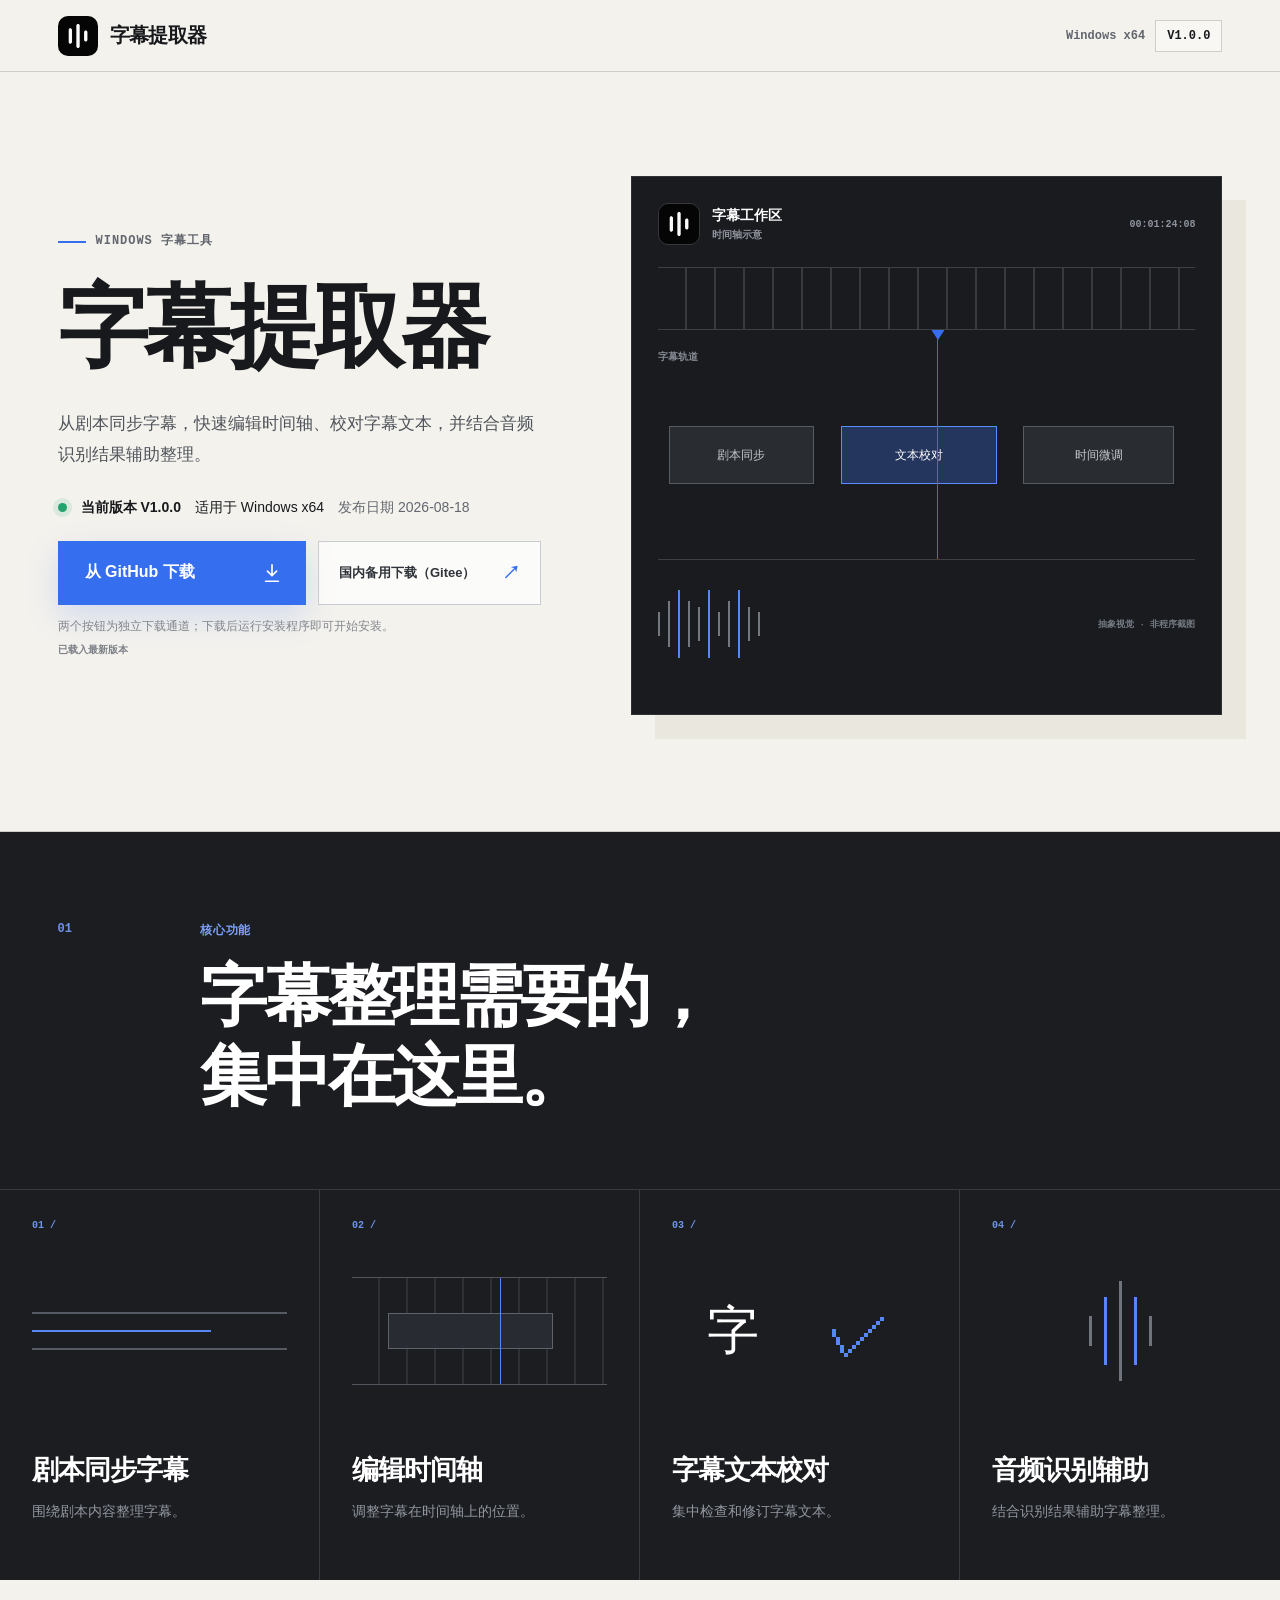
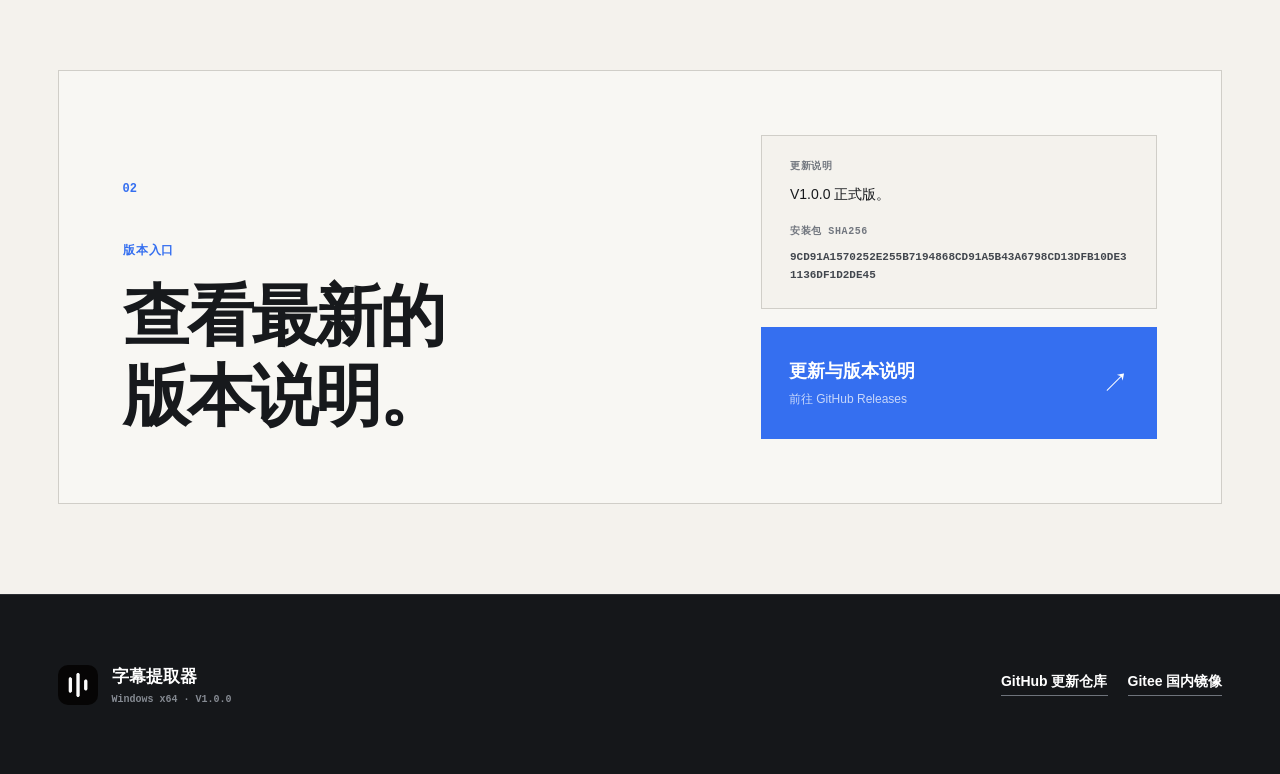
==== docs/index.html @ fd0c85d6 "fix: publish GitHub Pages from docs directory" ====
<!doctype html>
<html lang="zh-CN">
  <head>
    <meta charset="UTF-8" />
    <meta name="viewport" content="width=device-width, initial-scale=1.0" />
    <meta name="description" content="字幕提取器 Windows x64 安装包下载" />
    <title>字幕提取器 · Windows x64 下载</title>
    <link rel="icon" href="./assets/app_icon.ico" />
    <link rel="stylesheet" href="./styles.css" />
  </head>
  <body>
    <a class="skip-link" href="#main">跳至主要内容</a>

    <header class="site-header">
      <a class="brand" href="#top" aria-label="字幕提取器首页">
        <img class="brand-logo" src="./assets/app_brand.png" alt="" />
        <span>字幕提取器</span>
      </a>
      <div class="header-meta">
        <span>Windows x64</span>
        <span class="version-chip" data-version>V1.0.0</span>
      </div>
    </header>

    <main id="main">
      <section class="hero" id="top">
        <div class="hero-copy reveal">
          <div class="eyebrow"><span></span> WINDOWS 字幕工具</div>
          <h1>字幕提取器</h1>
          <p class="hero-lead">从剧本同步字幕，快速编辑时间轴、校对字幕文本，并结合音频识别结果辅助整理。</p>
          <div class="version-line">
            <span class="status-dot" aria-hidden="true"></span>
            <strong>当前版本 <span data-version>V1.0.0</span></strong>
            <span>适用于 Windows x64</span>
            <span>发布日期 <span data-published-at>2026-08-18</span></span>
          </div>
          <div class="download-actions" aria-label="Windows x64 安装包下载通道">
            <a class="download-primary" data-github-download-link href="https://github.com/ysorgd/subtitle-extractor-updates/releases/download/v1.0.0/SubtitleExtractor_V1.0.0_Setup_x64.exe">
              <span>从 GitHub 下载</span>
              <svg viewBox="0 0 24 24" aria-hidden="true"><path d="M12 3v12m0 0 5-5m-5 5-5-5M5 21h14" /></svg>
            </a>
            <a class="download-secondary" data-gitee-download-link href="https://gitee.com/yttcast/subtitle-extractor-updates/releases/download/v1.0.0/SubtitleExtractor_V1.0.0_Setup_x64.exe">
              <span>国内备用下载（Gitee）</span>
              <span class="arrow" aria-hidden="true">↗</span>
            </a>
          </div>
          <p class="download-note">两个按钮为独立下载通道；下载后运行安装程序即可开始安装。</p>
          <p class="manifest-status" data-manifest-status aria-live="polite">当前显示内置版本信息</p>
        </div>

        <div class="hero-visual reveal" aria-label="抽象字幕时间轴示意，不是程序截图" data-timeline>
          <div class="visual-top">
            <div class="visual-brand">
              <img src="./assets/app_brand.png" alt="" />
              <div><strong>字幕工作区</strong><span>时间轴示意</span></div>
            </div>
            <span class="timecode">00:01:24:08</span>
          </div>
          <div class="ruler" aria-hidden="true"></div>
          <div class="track">
            <span class="track-label">字幕轨道</span>
            <div class="clip clip-one">剧本同步</div>
            <div class="clip clip-two">文本校对</div>
            <div class="clip clip-three">时间微调</div>
            <div class="playhead" data-playhead><i></i></div>
          </div>
          <div class="visual-bottom">
            <div class="wave" aria-hidden="true"><i></i><i></i><i></i><i></i><i></i><i></i><i></i><i></i><i></i><i></i><i></i></div>
            <span>抽象视觉 · 非程序截图</span>
          </div>
        </div>
      </section>

      <section class="features" data-section="features">
        <div class="section-intro reveal">
          <span class="section-number">01</span>
          <div>
            <p class="section-kicker">核心功能</p>
            <h2>字幕整理需要的，<br />集中在这里。</h2>
          </div>
        </div>
        <div class="feature-grid">
          <article class="feature-card reveal">
            <span class="feature-index">01 /</span>
            <div class="feature-icon script-icon" aria-hidden="true"><i></i><i></i><i></i></div>
            <h3>剧本同步字幕</h3>
            <p>围绕剧本内容整理字幕。</p>
          </article>
          <article class="feature-card reveal">
            <span class="feature-index">02 /</span>
            <div class="feature-icon timeline-icon" aria-hidden="true"><i></i><b></b></div>
            <h3>编辑时间轴</h3>
            <p>调整字幕在时间轴上的位置。</p>
          </article>
          <article class="feature-card reveal">
            <span class="feature-index">03 /</span>
            <div class="feature-icon check-icon" aria-hidden="true">字<span>✓</span></div>
            <h3>字幕文本校对</h3>
            <p>集中检查和修订字幕文本。</p>
          </article>
          <article class="feature-card reveal">
            <span class="feature-index">04 /</span>
            <div class="feature-icon audio-icon" aria-hidden="true"><i></i><i></i><i></i><i></i><i></i></div>
            <h3>音频识别辅助</h3>
            <p>结合识别结果辅助字幕整理。</p>
          </article>
        </div>
      </section>

      <section class="updates">
        <div class="update-card reveal">
          <div>
            <span class="section-number">02</span>
            <p class="section-kicker">版本入口</p>
            <h2>查看最新的<br />版本说明。</h2>
          </div>
          <div class="update-actions">
            <div class="release-summary">
              <div>
                <span>更新说明</span>
                <p data-release-notes>V1.0.0 正式版。</p>
              </div>
              <div>
                <span>安装包 SHA256</span>
                <code data-sha256>9CD91A1570252E255B7194868CD91A5B43A6798CD13DFB10DE31136DF1D2DE45</code>
              </div>
            </div>
            <a class="update-link" href="https://github.com/ysorgd/subtitle-extractor-updates/releases" target="_blank" rel="noreferrer" aria-label="更新与版本说明">
              <span><strong>更新与版本说明</strong><small>前往 GitHub Releases</small></span>
              <span class="arrow" aria-hidden="true">↗</span>
            </a>
          </div>
        </div>
      </section>
    </main>

    <footer class="site-footer">
      <div class="footer-brand">
        <img class="brand-logo" src="./assets/app_brand.png" alt="" />
        <div><strong>字幕提取器</strong><span>Windows x64 · <span data-version>V1.0.0</span></span></div>
      </div>
      <div class="footer-links">
        <a href="https://github.com/ysorgd/subtitle-extractor-updates" target="_blank" rel="noreferrer">GitHub 更新仓库</a>
        <a href="https://gitee.com/yttcast/subtitle-extractor-updates" target="_blank" rel="noreferrer">Gitee 国内镜像</a>
      </div>
    </footer>

    <script src="./script.js"></script>
  </body>
</html>
---- docs/styles.css ----
:root {
  --paper: #f4f2ed;
  --paper-2: #eae7df;
  --ink: #17191c;
  --muted: #62676f;
  --line: #d0cec8;
  --blue: #356ff0;
  --blue-dark: #2459cd;
  --white: #fff;
}

* { box-sizing: border-box; }
html { scroll-behavior: smooth; }
body {
  margin: 0;
  color: var(--ink);
  background: var(--paper);
  font-family: "Microsoft YaHei UI", "Microsoft YaHei", "PingFang SC", "Noto Sans CJK SC", Arial, sans-serif;
  -webkit-font-smoothing: antialiased;
  text-rendering: optimizeLegibility;
}
a { color: inherit; text-decoration: none; }
img { display: block; max-width: 100%; }
::selection { color: #fff; background: var(--blue); }

.skip-link { position: fixed; z-index: 100; top: -80px; left: 16px; padding: 12px 16px; color: #fff; background: var(--ink); }
.skip-link:focus { top: 12px; }

.site-header {
  min-height: 72px;
  display: flex;
  align-items: center;
  justify-content: space-between;
  padding: 0 clamp(20px, 4.5vw, 72px);
  border-bottom: 1px solid var(--line);
}
.brand { display: inline-flex; align-items: center; gap: 12px; font-size: 20px; font-weight: 760; letter-spacing: -.03em; }
.brand-logo { width: 40px; height: 40px; border-radius: 10px; object-fit: cover; }
.header-meta { display: flex; align-items: center; gap: 10px; color: var(--muted); font: 700 12px/1 "Cascadia Mono", Consolas, monospace; }
.version-chip { padding: 9px 11px; color: var(--ink); border: 1px solid var(--line); background: rgba(255,255,255,.35); }

.hero {
  min-height: 760px;
  display: grid;
  grid-template-columns: minmax(0, .9fr) minmax(520px, 1.1fr);
  gap: clamp(44px, 7vw, 112px);
  align-items: center;
  padding: 72px clamp(20px, 4.5vw, 72px) 84px;
  border-bottom: 1px solid var(--line);
  overflow: hidden;
}
.hero-copy { max-width: 680px; }
.eyebrow { display: flex; align-items: center; gap: 10px; color: var(--muted); font: 750 12px/1.4 "Cascadia Mono", Consolas, monospace; letter-spacing: .08em; }
.eyebrow span { width: 28px; height: 2px; background: var(--blue); }
h1 {
  margin: 26px 0 24px;
  font-size: clamp(70px, 7vw, 112px);
  line-height: 1.16;
  letter-spacing: -.05em;
  font-weight: 820;
  padding-bottom: .05em;
}
.hero-lead { max-width: 610px; margin: 0; color: #4f545b; font-size: clamp(17px, 1.35vw, 21px); line-height: 1.75; }
.version-line { display: flex; flex-wrap: wrap; align-items: center; gap: 10px 14px; margin: 30px 0 24px; font-size: 14px; }
.version-line > span:last-child { color: var(--muted); }
.status-dot { width: 9px; height: 9px; border-radius: 50%; background: #25a36f; box-shadow: 0 0 0 5px rgba(37,163,111,.12); }
.download-primary {
  width: min(100%, 440px);
  min-height: 64px;
  display: flex;
  align-items: center;
  justify-content: space-between;
  gap: 22px;
  padding: 0 22px 0 26px;
  color: #fff;
  background: var(--blue);
  border: 1px solid var(--blue);
  box-shadow: 0 12px 32px rgba(53,111,240,.18);
  font-size: 16px;
  font-weight: 760;
  transition: transform .2s ease, background .2s ease, box-shadow .2s ease;
}
.download-primary svg { width: 22px; fill: none; stroke: currentColor; stroke-width: 1.8; stroke-linecap: round; stroke-linejoin: round; }
.download-primary:hover { transform: translateY(-2px); background: var(--blue-dark); box-shadow: 0 18px 38px rgba(53,111,240,.24); }
.download-primary:focus-visible, .download-secondary:focus-visible, .update-link:focus-visible, .site-footer a:focus-visible { outline: 3px solid rgba(53,111,240,.35); outline-offset: 4px; }
.download-actions { display: grid; grid-template-columns: minmax(0, 1fr) minmax(0, .9fr); gap: 12px; }
.download-secondary { min-height: 64px; display: flex; align-items: center; justify-content: space-between; gap: 16px; padding: 0 20px; border: 1px solid #c8ccd2; color: #30343a; background: rgba(255,255,255,.68); font-size: 13px; font-weight: 760; transition: transform .2s ease, border-color .2s ease, background .2s ease; }
.download-secondary:hover { transform: translateY(-2px); border-color: #8d949d; background: #fff; }
.download-secondary .arrow { color: var(--blue); font-size: 18px; }
.download-note { margin: 13px 0 0; color: #82868c; font-size: 12px; }
.manifest-status { margin: 8px 0 0; color: #7b8087; font: 650 10px/1.5 "Cascadia Mono", Consolas, monospace; }

.hero-visual { min-height: 510px; position: relative; padding: 26px; border: 1px solid #2e3034; color: #fff; background: #191b1f; box-shadow: 24px 24px 0 var(--paper-2); }
.hero-visual::after { content: ""; position: absolute; z-index: 0; inset: 0; pointer-events: none; opacity: .18; background: linear-gradient(90deg, transparent 49.8%, #929292 50%, transparent 50.2%); background-size: 25% 100%; }
.visual-top, .ruler, .track, .visual-bottom { position: relative; z-index: 1; }
.visual-top { display: flex; align-items: center; justify-content: space-between; gap: 18px; padding-bottom: 22px; border-bottom: 1px solid #3c3f45; }
.visual-brand { display: flex; align-items: center; gap: 12px; }
.visual-brand img { width: 42px; height: 42px; border-radius: 10px; object-fit: cover; border: 1px solid #36383c; }
.visual-brand div { display: flex; flex-direction: column; gap: 4px; }
.visual-brand strong { font-size: 14px; }
.visual-brand span, .timecode { color: #8f949d; font: 650 10px/1.3 "Cascadia Mono", Consolas, monospace; }
.ruler { height: 62px; border-bottom: 1px solid #3c3f45; background: repeating-linear-gradient(90deg, transparent 0 27px, #555960 28px, transparent 29px); }
.track { min-height: 230px; position: relative; border-bottom: 1px solid #3c3f45; }
.track-label { position: absolute; top: 20px; left: 0; color: #858a93; font: 650 10px "Cascadia Mono", Consolas, monospace; }
.clip { position: absolute; top: 96px; height: 58px; display: flex; align-items: center; justify-content: center; padding: 0 12px; color: #c7c9cd; border: 1px solid #575b62; background: #292c31; font-size: 12px; }
.clip-one { left: 2%; width: 27%; }
.clip-two { left: 34%; width: 29%; color: #fff; border-color: #5b8cff; background: #24365e; }
.clip-three { left: 68%; width: 28%; }
.playhead { position: absolute; z-index: 2; top: 0; bottom: 0; left: 52%; width: 1px; background: var(--blue); transition: left .16s ease-out; }
.playhead i { position: absolute; top: 0; left: -6px; width: 13px; height: 10px; background: var(--blue); clip-path: polygon(0 0,100% 0,50% 100%); }
.visual-bottom { min-height: 128px; display: flex; align-items: center; justify-content: space-between; gap: 18px; }
.visual-bottom > span { color: #747982; font: 650 9px "Cascadia Mono", Consolas, monospace; }
.wave { height: 80px; display: flex; align-items: center; gap: 8px; }
.wave i { width: 2px; height: 24px; background: #727780; }
.wave i:nth-child(2n) { height: 46px; }
.wave i:nth-child(3n) { height: 68px; background: #5687f4; }
.wave i:nth-child(5n) { height: 34px; }

.features { color: #fff; background: #1b1d21; }
.section-intro { display: grid; grid-template-columns: 120px 1fr; gap: 22px; padding: 90px clamp(20px, 4.5vw, 72px) 70px; border-bottom: 1px solid #36393f; }
.section-number { color: #6f94ee; font: 750 12px "Cascadia Mono", Consolas, monospace; }
.section-kicker { margin: 0 0 18px; color: #7da2fa; font: 750 12px "Cascadia Mono", Consolas, monospace; letter-spacing: .08em; }
h2 { margin: 0; font-size: clamp(46px, 5.2vw, 78px); line-height: 1.2; letter-spacing: -.045em; font-weight: 800; padding-bottom: .04em; }
.feature-grid { display: grid; grid-template-columns: repeat(4, 1fr); }
.feature-card { min-height: 390px; display: flex; flex-direction: column; padding: 30px clamp(20px, 2.5vw, 38px); border-right: 1px solid #36393f; transition: background .22s ease; }
.feature-card:last-child { border-right: 0; }
.feature-card:hover { background: #20242a; }
.feature-index { color: #6f94ee; font: 700 10px "Cascadia Mono", Consolas, monospace; }
.feature-icon { height: 108px; margin: 46px 0 40px; color: #fff; }
.script-icon { display: flex; flex-direction: column; justify-content: center; gap: 16px; }
.script-icon i { width: 100%; height: 2px; background: #555a63; }
.script-icon i:nth-child(2) { width: 70%; background: #5687f4; }
.timeline-icon { position: relative; border-top: 1px solid #51555d; border-bottom: 1px solid #51555d; background: repeating-linear-gradient(90deg, transparent 0 26px, #3f434a 27px, transparent 28px); }
.timeline-icon i { position: absolute; top: 35px; left: 14%; width: 65%; height: 36px; border: 1px solid #5d626b; background: #282c32; }
.timeline-icon b { position: absolute; top: 0; bottom: 0; left: 58%; width: 1px; background: #5687f4; }
.check-icon { display: flex; align-items: center; justify-content: space-around; font-size: 52px; }
.check-icon span { color: #5687f4; font-size: 64px; }
.audio-icon { display: flex; align-items: center; justify-content: center; gap: 12px; }
.audio-icon i { width: 3px; height: 30px; background: #6e737c; }
.audio-icon i:nth-child(2), .audio-icon i:nth-child(4) { height: 68px; background: #5687f4; }
.audio-icon i:nth-child(3) { height: 100px; }
.feature-card h3 { margin: auto 0 12px; font-size: clamp(24px, 2.1vw, 32px); line-height: 1.3; letter-spacing: -.04em; }
.feature-card p { min-height: 50px; margin: 0; color: #9297a0; font-size: 14px; line-height: 1.7; }

.updates { padding: 90px clamp(20px, 4.5vw, 72px); background: var(--paper); }
.update-card { display: grid; grid-template-columns: minmax(0, 1fr) minmax(380px, .7fr); gap: 72px; align-items: end; padding: 64px; border: 1px solid var(--line); background: #f8f7f3; }
.update-card .section-number { display: block; margin-bottom: 46px; color: var(--blue); }
.update-card .section-kicker { color: var(--blue); }
.update-actions { display: flex; flex-direction: column; gap: 18px; }
.release-summary { display: grid; gap: 18px; padding: 24px 28px; border: 1px solid var(--line); background: var(--paper); }
.release-summary > div { min-width: 0; }
.release-summary span { display: block; margin-bottom: 9px; color: #72777f; font: 700 10px/1.4 "Cascadia Mono", Consolas, monospace; letter-spacing: .06em; }
.release-summary p { margin: 0; font-size: 14px; line-height: 1.7; }
.release-summary code { display: block; overflow-wrap: anywhere; color: #42474e; font: 650 11px/1.65 "Cascadia Mono", Consolas, monospace; }
.update-link { min-height: 112px; display: flex; align-items: center; justify-content: space-between; gap: 24px; padding: 24px 28px; color: #fff; background: var(--blue); transition: transform .2s ease, background .2s ease; }
.update-link:hover { transform: translateY(-2px); background: var(--blue-dark); }
.update-link > span:first-child { display: flex; flex-direction: column; gap: 8px; }
.update-link strong { font-size: 18px; }
.update-link small { color: rgba(255,255,255,.72); font-size: 12px; }
.arrow { font-size: 27px; }

.site-footer { min-height: 180px; display: flex; align-items: center; justify-content: space-between; gap: 30px; padding: 42px clamp(20px, 4.5vw, 72px); color: #fff; background: #15171a; border-top: 1px solid #2c2f34; }
.footer-links { display: flex; flex-wrap: wrap; justify-content: flex-end; gap: 10px 20px; }
.footer-brand { display: flex; align-items: center; gap: 14px; }
.footer-brand div { display: flex; flex-direction: column; gap: 6px; }
.footer-brand strong { font-size: 17px; }
.footer-brand span { color: #858a92; font: 650 10px "Cascadia Mono", Consolas, monospace; }
.site-footer a { padding-bottom: 4px; border-bottom: 1px solid #6e737b; font-size: 14px; font-weight: 700; transition: color .2s ease, border-color .2s ease; }
.site-footer a:hover { color: #8cadfa; border-color: #8cadfa; }

.reveal { opacity: 0; transform: translateY(18px); transition: opacity .65s ease, transform .65s cubic-bezier(.16,1,.3,1); }
.reveal.visible { opacity: 1; transform: none; }

@media (max-width: 980px) {
  .hero { grid-template-columns: 1fr; gap: 58px; padding-top: 62px; }
  .hero-copy { max-width: 720px; }
  .hero-visual { width: 100%; max-width: 760px; justify-self: center; }
  .feature-grid { grid-template-columns: repeat(2, 1fr); }
  .feature-card { border-bottom: 1px solid #36393f; }
  .feature-card:nth-child(2n) { border-right: 0; }
  .feature-card:nth-last-child(-n+2) { border-bottom: 0; }
  .update-card { grid-template-columns: 1fr; gap: 50px; }
}

@media (max-width: 620px) {
  .site-header { min-height: 64px; padding: 0 14px; }
  .brand { gap: 9px; font-size: 17px; }
  .brand-logo { width: 34px; height: 34px; border-radius: 8px; }
  .header-meta > span:first-child { display: none; }
  .version-chip { padding: 8px 9px; font-size: 10px; }
  .hero { min-height: auto; gap: 44px; padding: 50px 14px 58px; }
  .eyebrow { font-size: 10px; }
  h1 { margin: 22px 0 18px; font-size: clamp(54px, 16.5vw, 68px); line-height: 1.2; letter-spacing: -.04em; }
  .hero-lead { font-size: 16px; line-height: 1.72; }
  .version-line { margin: 24px 0 20px; font-size: 13px; }
  .download-actions { grid-template-columns: 1fr; }
  .download-primary { min-height: 60px; width: 100%; padding: 0 18px; font-size: 14px; }
  .download-secondary { min-height: 56px; }
  .hero-visual { min-height: 410px; padding: 16px; box-shadow: 8px 8px 0 var(--paper-2); }
  .visual-top { padding-bottom: 16px; }
  .visual-brand img { width: 34px; height: 34px; border-radius: 8px; }
  .timecode { font-size: 8px; }
  .ruler { height: 50px; }
  .track { min-height: 190px; }
  .clip { top: 78px; height: 48px; padding: 0 5px; font-size: 9px; }
  .visual-bottom { min-height: 108px; }
  .visual-bottom > span { display: none; }
  .wave { margin: 0 auto; }
  .section-intro { grid-template-columns: 1fr; gap: 32px; padding: 68px 14px 52px; }
  h2 { font-size: clamp(42px, 13vw, 54px); line-height: 1.22; }
  .feature-grid { grid-template-columns: 1fr; }
  .feature-card { min-height: 340px; padding: 26px 14px; border-right: 0; border-bottom: 1px solid #36393f !important; }
  .feature-card:last-child { border-bottom: 0 !important; }
  .feature-icon { margin: 36px 0 30px; height: 88px; }
  .feature-card h3 { font-size: 27px; line-height: 1.35; }
  .feature-card p { min-height: 0; }
  .updates { padding: 54px 14px; }
  .update-card { gap: 42px; padding: 34px 20px 20px; }
  .update-card .section-number { margin-bottom: 34px; }
  .update-link { min-height: 94px; padding: 20px; }
  .site-footer { min-height: 210px; align-items: flex-start; flex-direction: column; justify-content: center; padding: 38px 14px; }
}

@media (prefers-reduced-motion: reduce) {
  html { scroll-behavior: auto; }
  *, *::before, *::after { animation-duration: .01ms !important; transition-duration: .01ms !important; }
  .reveal { opacity: 1; transform: none; }
}
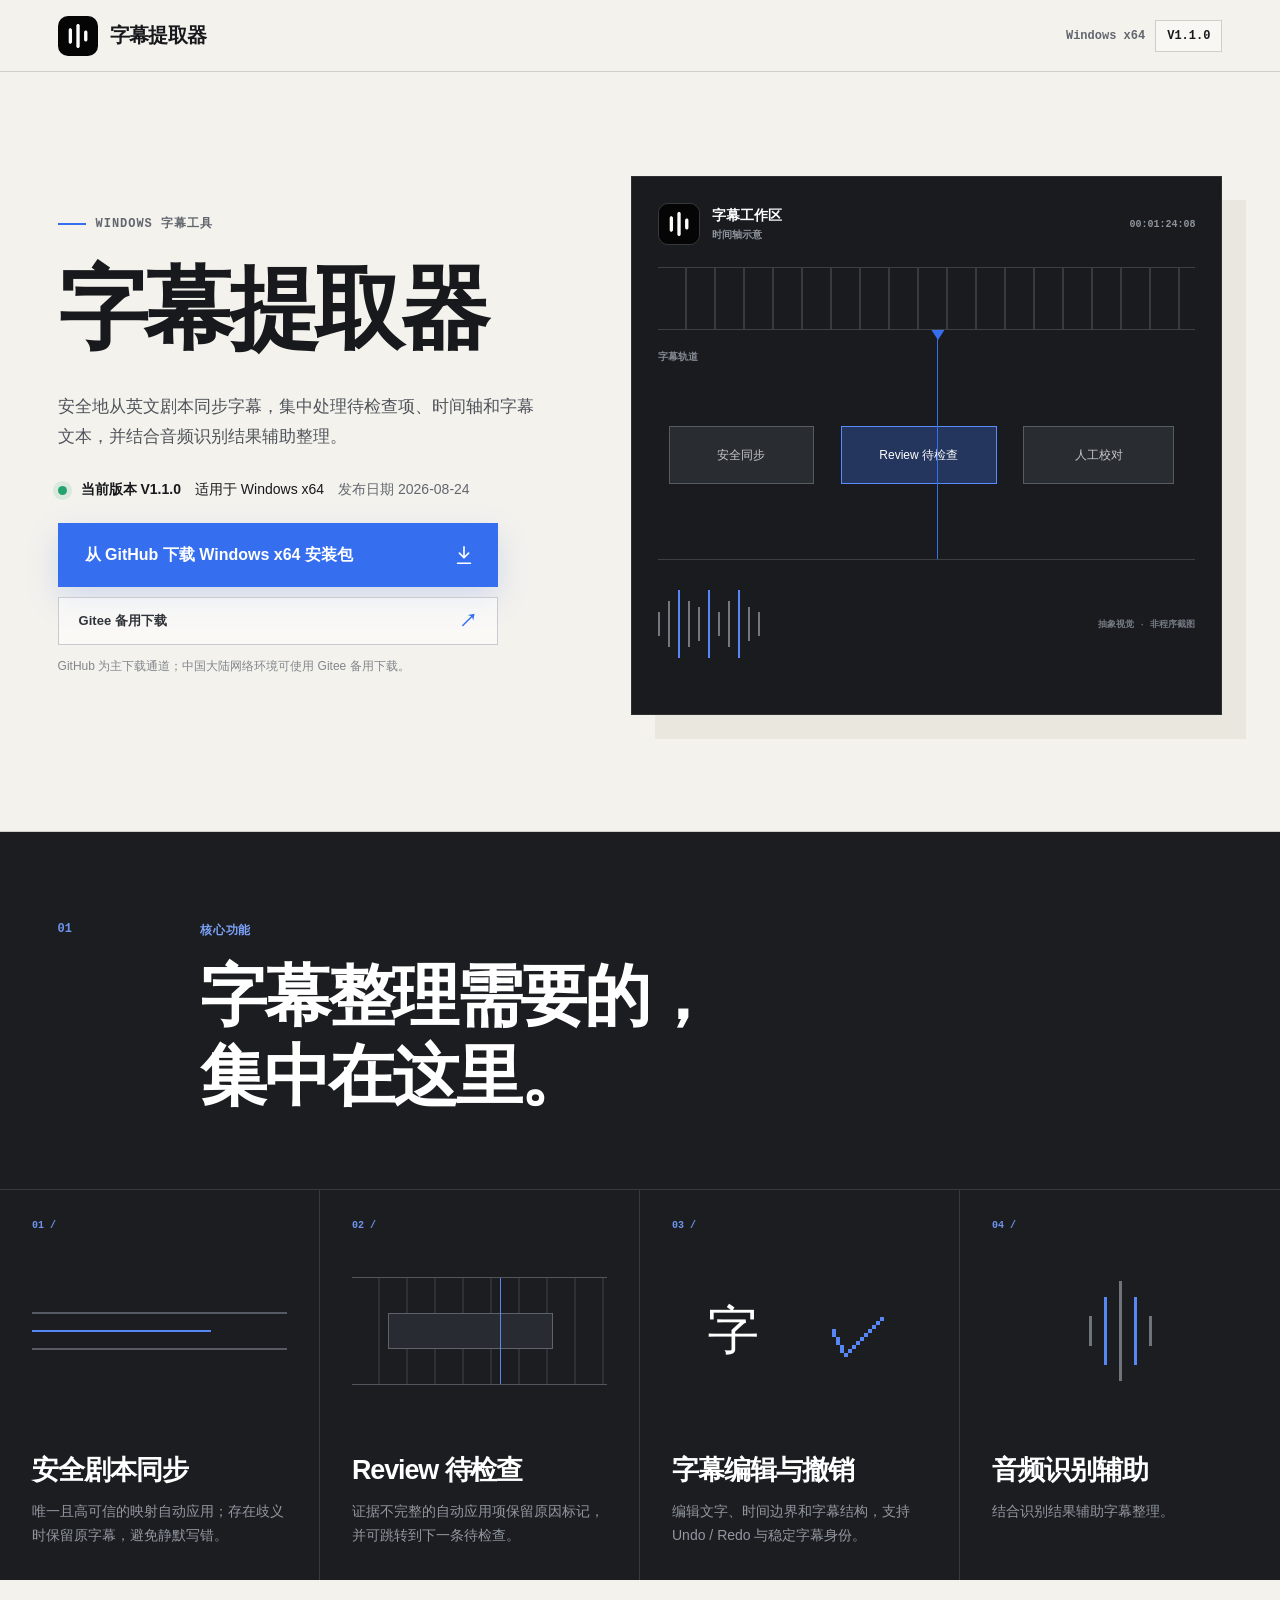
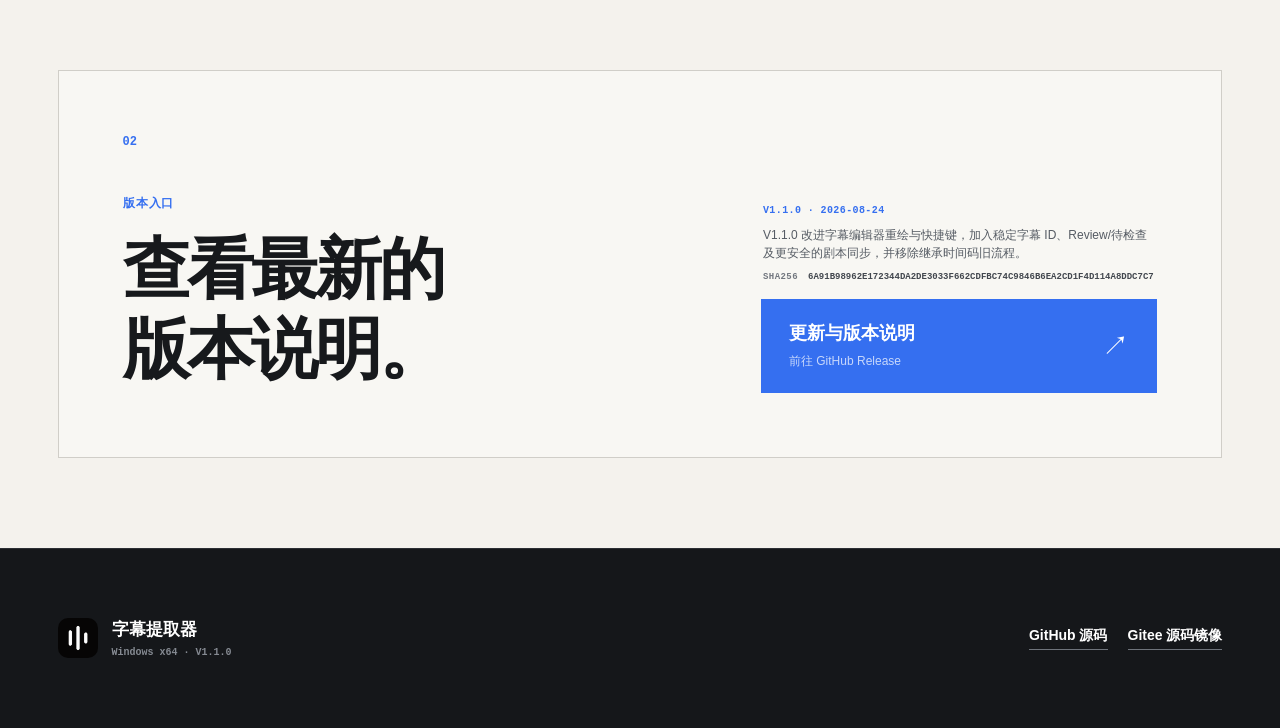
==== commit 2c738b0e: "release: publish V1.1.0 Pages site" ====
--- a/docs/index.html
+++ b/docs/index.html
@@ -3,7 +3,7 @@
   <head>
     <meta charset="UTF-8" />
     <meta name="viewport" content="width=device-width, initial-scale=1.0" />
-    <meta name="description" content="字幕提取器 Windows x64 安装包下载" />
+    <meta name="description" content="字幕提取器 V1.1.0 Windows x64 安装包下载" />
     <title>字幕提取器 · Windows x64 下载</title>
     <link rel="icon" href="./assets/app_icon.ico" />
     <link rel="stylesheet" href="./styles.css" />
@@ -18,7 +18,7 @@
       </a>
       <div class="header-meta">
         <span>Windows x64</span>
-        <span class="version-chip" data-version>V1.0.0</span>
+        <span class="version-chip" data-version>V1.1.0</span>
       </div>
     </header>
 
@@ -27,25 +27,25 @@
         <div class="hero-copy reveal">
           <div class="eyebrow"><span></span> WINDOWS 字幕工具</div>
           <h1>字幕提取器</h1>
-          <p class="hero-lead">从剧本同步字幕，快速编辑时间轴、校对字幕文本，并结合音频识别结果辅助整理。</p>
+          <p class="hero-lead">安全地从英文剧本同步字幕，集中处理待检查项、时间轴和字幕文本，并结合音频识别结果辅助整理。</p>
           <div class="version-line">
             <span class="status-dot" aria-hidden="true"></span>
-            <strong>当前版本 <span data-version>V1.0.0</span></strong>
+            <strong>当前版本 <span data-version>V1.1.0</span></strong>
             <span>适用于 Windows x64</span>
-            <span>发布日期 <span data-published-at>2026-08-18</span></span>
+            <span>发布日期 <span data-published-at>2026-08-24</span></span>
           </div>
           <div class="download-actions" aria-label="Windows x64 安装包下载通道">
-            <a class="download-primary" data-github-download-link href="https://github.com/ysorgd/subtitle-extractor-updates/releases/download/v1.0.0/SubtitleExtractor_V1.0.0_Setup_x64.exe">
-              <span>从 GitHub 下载</span>
+            <a class="download-primary" data-github-download-link href="https://github.com/ysorgd/subtitle-extractor/releases/download/v1.1.0/SubtitleExtractor_V1.1.0_Setup_x64.exe">
+              <span>从 GitHub 下载 Windows x64 安装包</span>
               <svg viewBox="0 0 24 24" aria-hidden="true"><path d="M12 3v12m0 0 5-5m-5 5-5-5M5 21h14" /></svg>
             </a>
-            <a class="download-secondary" data-gitee-download-link href="https://gitee.com/yttcast/subtitle-extractor-updates/releases/download/v1.0.0/SubtitleExtractor_V1.0.0_Setup_x64.exe">
-              <span>国内备用下载（Gitee）</span>
+            <a class="download-secondary" data-gitee-download-link href="https://gitee.com/yttcast/subtitle-extractor-updates/releases/download/v1.1.0/SubtitleExtractor_V1.1.0_Setup_x64.exe">
+              <span>Gitee 备用下载</span>
               <span class="arrow" aria-hidden="true">↗</span>
             </a>
           </div>
-          <p class="download-note">两个按钮为独立下载通道；下载后运行安装程序即可开始安装。</p>
-          <p class="manifest-status" data-manifest-status aria-live="polite">当前显示内置版本信息</p>
+          <p class="download-note">GitHub 为主下载通道；中国大陆网络环境可使用 Gitee 备用下载。</p>
+          <p class="sr-only" data-manifest-status aria-live="polite">当前显示 V1.1.0 正式版本信息</p>
         </div>
 
         <div class="hero-visual reveal" aria-label="抽象字幕时间轴示意，不是程序截图" data-timeline>
@@ -59,9 +59,9 @@
           <div class="ruler" aria-hidden="true"></div>
           <div class="track">
             <span class="track-label">字幕轨道</span>
-            <div class="clip clip-one">剧本同步</div>
-            <div class="clip clip-two">文本校对</div>
-            <div class="clip clip-three">时间微调</div>
+            <div class="clip clip-one">安全同步</div>
+            <div class="clip clip-two">Review 待检查</div>
+            <div class="clip clip-three">人工校对</div>
             <div class="playhead" data-playhead><i></i></div>
           </div>
           <div class="visual-bottom">
@@ -83,20 +83,20 @@
           <article class="feature-card reveal">
             <span class="feature-index">01 /</span>
             <div class="feature-icon script-icon" aria-hidden="true"><i></i><i></i><i></i></div>
-            <h3>剧本同步字幕</h3>
-            <p>围绕剧本内容整理字幕。</p>
+            <h3>安全剧本同步</h3>
+            <p>唯一且高可信的映射自动应用；存在歧义时保留原字幕，避免静默写错。</p>
           </article>
           <article class="feature-card reveal">
             <span class="feature-index">02 /</span>
             <div class="feature-icon timeline-icon" aria-hidden="true"><i></i><b></b></div>
-            <h3>编辑时间轴</h3>
-            <p>调整字幕在时间轴上的位置。</p>
+            <h3>Review 待检查</h3>
+            <p>证据不完整的自动应用项保留原因标记，并可跳转到下一条待检查。</p>
           </article>
           <article class="feature-card reveal">
             <span class="feature-index">03 /</span>
             <div class="feature-icon check-icon" aria-hidden="true">字<span>✓</span></div>
-            <h3>字幕文本校对</h3>
-            <p>集中检查和修订字幕文本。</p>
+            <h3>字幕编辑与撤销</h3>
+            <p>编辑文字、时间边界和字幕结构，支持 Undo / Redo 与稳定字幕身份。</p>
           </article>
           <article class="feature-card reveal">
             <span class="feature-index">04 /</span>
@@ -116,17 +116,12 @@
           </div>
           <div class="update-actions">
             <div class="release-summary">
-              <div>
-                <span>更新说明</span>
-                <p data-release-notes>V1.0.0 正式版。</p>
-              </div>
-              <div>
-                <span>安装包 SHA256</span>
-                <code data-sha256>9CD91A1570252E255B7194868CD91A5B43A6798CD13DFB10DE31136DF1D2DE45</code>
-              </div>
+              <p class="release-meta"><span data-version>V1.1.0</span> · <span data-published-at>2026-08-24</span></p>
+              <p data-release-notes>V1.1.0 改进字幕编辑器重绘与快捷键，加入稳定字幕 ID、Review/待检查及更安全的剧本同步，并移除继承时间码旧流程。</p>
+              <p class="release-hash"><span>SHA256</span><code data-sha256>6A91B98962E172344DA2DE3033F662CDFBC74C9846B6EA2CD1F4D114A8DDC7C7</code></p>
             </div>
-            <a class="update-link" href="https://github.com/ysorgd/subtitle-extractor-updates/releases" target="_blank" rel="noreferrer" aria-label="更新与版本说明">
-              <span><strong>更新与版本说明</strong><small>前往 GitHub Releases</small></span>
+            <a class="update-link" data-release-link href="https://github.com/ysorgd/subtitle-extractor/releases/tag/v1.1.0" target="_blank" rel="noreferrer" aria-label="更新与版本说明">
+              <span><strong>更新与版本说明</strong><small>前往 GitHub Release</small></span>
               <span class="arrow" aria-hidden="true">↗</span>
             </a>
           </div>
@@ -137,11 +132,11 @@
     <footer class="site-footer">
       <div class="footer-brand">
         <img class="brand-logo" src="./assets/app_brand.png" alt="" />
-        <div><strong>字幕提取器</strong><span>Windows x64 · <span data-version>V1.0.0</span></span></div>
+        <div><strong>字幕提取器</strong><span>Windows x64 · <span data-version>V1.1.0</span></span></div>
       </div>
       <div class="footer-links">
-        <a href="https://github.com/ysorgd/subtitle-extractor-updates" target="_blank" rel="noreferrer">GitHub 更新仓库</a>
-        <a href="https://gitee.com/yttcast/subtitle-extractor-updates" target="_blank" rel="noreferrer">Gitee 国内镜像</a>
+        <a href="https://github.com/ysorgd/subtitle-extractor" target="_blank" rel="noreferrer">GitHub 源码</a>
+        <a href="https://gitee.com/yttcast/subtitle-extractor" target="_blank" rel="noreferrer">Gitee 源码镜像</a>
       </div>
     </footer>
 
--- a/docs/styles.css
+++ b/docs/styles.css
@@ -25,6 +25,7 @@
 
 .skip-link { position: fixed; z-index: 100; top: -80px; left: 16px; padding: 12px 16px; color: #fff; background: var(--ink); }
 .skip-link:focus { top: 12px; }
+.sr-only { position: absolute; width: 1px; height: 1px; padding: 0; margin: -1px; overflow: hidden; clip: rect(0,0,0,0); white-space: nowrap; border: 0; }
 
 .site-header {
   min-height: 72px;
@@ -65,7 +66,7 @@
 .version-line > span:last-child { color: var(--muted); }
 .status-dot { width: 9px; height: 9px; border-radius: 50%; background: #25a36f; box-shadow: 0 0 0 5px rgba(37,163,111,.12); }
 .download-primary {
-  width: min(100%, 440px);
+  width: 100%;
   min-height: 64px;
   display: flex;
   align-items: center;
@@ -83,12 +84,11 @@
 .download-primary svg { width: 22px; fill: none; stroke: currentColor; stroke-width: 1.8; stroke-linecap: round; stroke-linejoin: round; }
 .download-primary:hover { transform: translateY(-2px); background: var(--blue-dark); box-shadow: 0 18px 38px rgba(53,111,240,.24); }
 .download-primary:focus-visible, .download-secondary:focus-visible, .update-link:focus-visible, .site-footer a:focus-visible { outline: 3px solid rgba(53,111,240,.35); outline-offset: 4px; }
-.download-actions { display: grid; grid-template-columns: minmax(0, 1fr) minmax(0, .9fr); gap: 12px; }
-.download-secondary { min-height: 64px; display: flex; align-items: center; justify-content: space-between; gap: 16px; padding: 0 20px; border: 1px solid #c8ccd2; color: #30343a; background: rgba(255,255,255,.68); font-size: 13px; font-weight: 760; transition: transform .2s ease, border-color .2s ease, background .2s ease; }
+.download-actions { width: min(100%, 440px); display: grid; gap: 10px; }
+.download-secondary { min-height: 48px; display: flex; align-items: center; justify-content: space-between; gap: 16px; padding: 0 20px; border: 1px solid #c8ccd2; color: #30343a; background: rgba(255,255,255,.48); font-size: 13px; font-weight: 760; transition: transform .2s ease, border-color .2s ease, background .2s ease; }
 .download-secondary:hover { transform: translateY(-2px); border-color: #8d949d; background: #fff; }
 .download-secondary .arrow { color: var(--blue); font-size: 18px; }
 .download-note { margin: 13px 0 0; color: #82868c; font-size: 12px; }
-.manifest-status { margin: 8px 0 0; color: #7b8087; font: 650 10px/1.5 "Cascadia Mono", Consolas, monospace; }
 
 .hero-visual { min-height: 510px; position: relative; padding: 26px; border: 1px solid #2e3034; color: #fff; background: #191b1f; box-shadow: 24px 24px 0 var(--paper-2); }
 .hero-visual::after { content: ""; position: absolute; z-index: 0; inset: 0; pointer-events: none; opacity: .18; background: linear-gradient(90deg, transparent 49.8%, #929292 50%, transparent 50.2%); background-size: 25% 100%; }
@@ -146,13 +146,14 @@
 .update-card { display: grid; grid-template-columns: minmax(0, 1fr) minmax(380px, .7fr); gap: 72px; align-items: end; padding: 64px; border: 1px solid var(--line); background: #f8f7f3; }
 .update-card .section-number { display: block; margin-bottom: 46px; color: var(--blue); }
 .update-card .section-kicker { color: var(--blue); }
-.update-actions { display: flex; flex-direction: column; gap: 18px; }
-.release-summary { display: grid; gap: 18px; padding: 24px 28px; border: 1px solid var(--line); background: var(--paper); }
-.release-summary > div { min-width: 0; }
-.release-summary span { display: block; margin-bottom: 9px; color: #72777f; font: 700 10px/1.4 "Cascadia Mono", Consolas, monospace; letter-spacing: .06em; }
-.release-summary p { margin: 0; font-size: 14px; line-height: 1.7; }
-.release-summary code { display: block; overflow-wrap: anywhere; color: #42474e; font: 650 11px/1.65 "Cascadia Mono", Consolas, monospace; }
-.update-link { min-height: 112px; display: flex; align-items: center; justify-content: space-between; gap: 24px; padding: 24px 28px; color: #fff; background: var(--blue); transition: transform .2s ease, background .2s ease; }
+.update-actions { display: flex; flex-direction: column; gap: 14px; }
+.release-summary { min-width: 0; display: grid; gap: 8px; padding: 0 2px; }
+.release-summary p { margin: 0; color: #555b63; font-size: 12px; line-height: 1.55; }
+.release-summary .release-meta { color: var(--blue); font: 750 10px/1.4 "Cascadia Mono", Consolas, monospace; letter-spacing: .04em; }
+.release-hash { display: grid; grid-template-columns: auto minmax(0, 1fr); gap: 10px; align-items: start; }
+.release-hash span { color: #72777f; font: 700 9px/1.55 "Cascadia Mono", Consolas, monospace; letter-spacing: .05em; }
+.release-hash code { overflow-wrap: anywhere; color: #42474e; font: 650 9px/1.55 "Cascadia Mono", Consolas, monospace; }
+.update-link { min-height: 94px; display: flex; align-items: center; justify-content: space-between; gap: 24px; padding: 22px 28px; color: #fff; background: var(--blue); transition: transform .2s ease, background .2s ease; }
 .update-link:hover { transform: translateY(-2px); background: var(--blue-dark); }
 .update-link > span:first-child { display: flex; flex-direction: column; gap: 8px; }
 .update-link strong { font-size: 18px; }
@@ -193,9 +194,8 @@
   h1 { margin: 22px 0 18px; font-size: clamp(54px, 16.5vw, 68px); line-height: 1.2; letter-spacing: -.04em; }
   .hero-lead { font-size: 16px; line-height: 1.72; }
   .version-line { margin: 24px 0 20px; font-size: 13px; }
-  .download-actions { grid-template-columns: 1fr; }
   .download-primary { min-height: 60px; width: 100%; padding: 0 18px; font-size: 14px; }
-  .download-secondary { min-height: 56px; }
+  .download-secondary { min-height: 48px; }
   .hero-visual { min-height: 410px; padding: 16px; box-shadow: 8px 8px 0 var(--paper-2); }
   .visual-top { padding-bottom: 16px; }
   .visual-brand img { width: 34px; height: 34px; border-radius: 8px; }
@@ -217,7 +217,7 @@
   .updates { padding: 54px 14px; }
   .update-card { gap: 42px; padding: 34px 20px 20px; }
   .update-card .section-number { margin-bottom: 34px; }
-  .update-link { min-height: 94px; padding: 20px; }
+  .update-link { min-height: 90px; padding: 20px; }
   .site-footer { min-height: 210px; align-items: flex-start; flex-direction: column; justify-content: center; padding: 38px 14px; }
 }
 
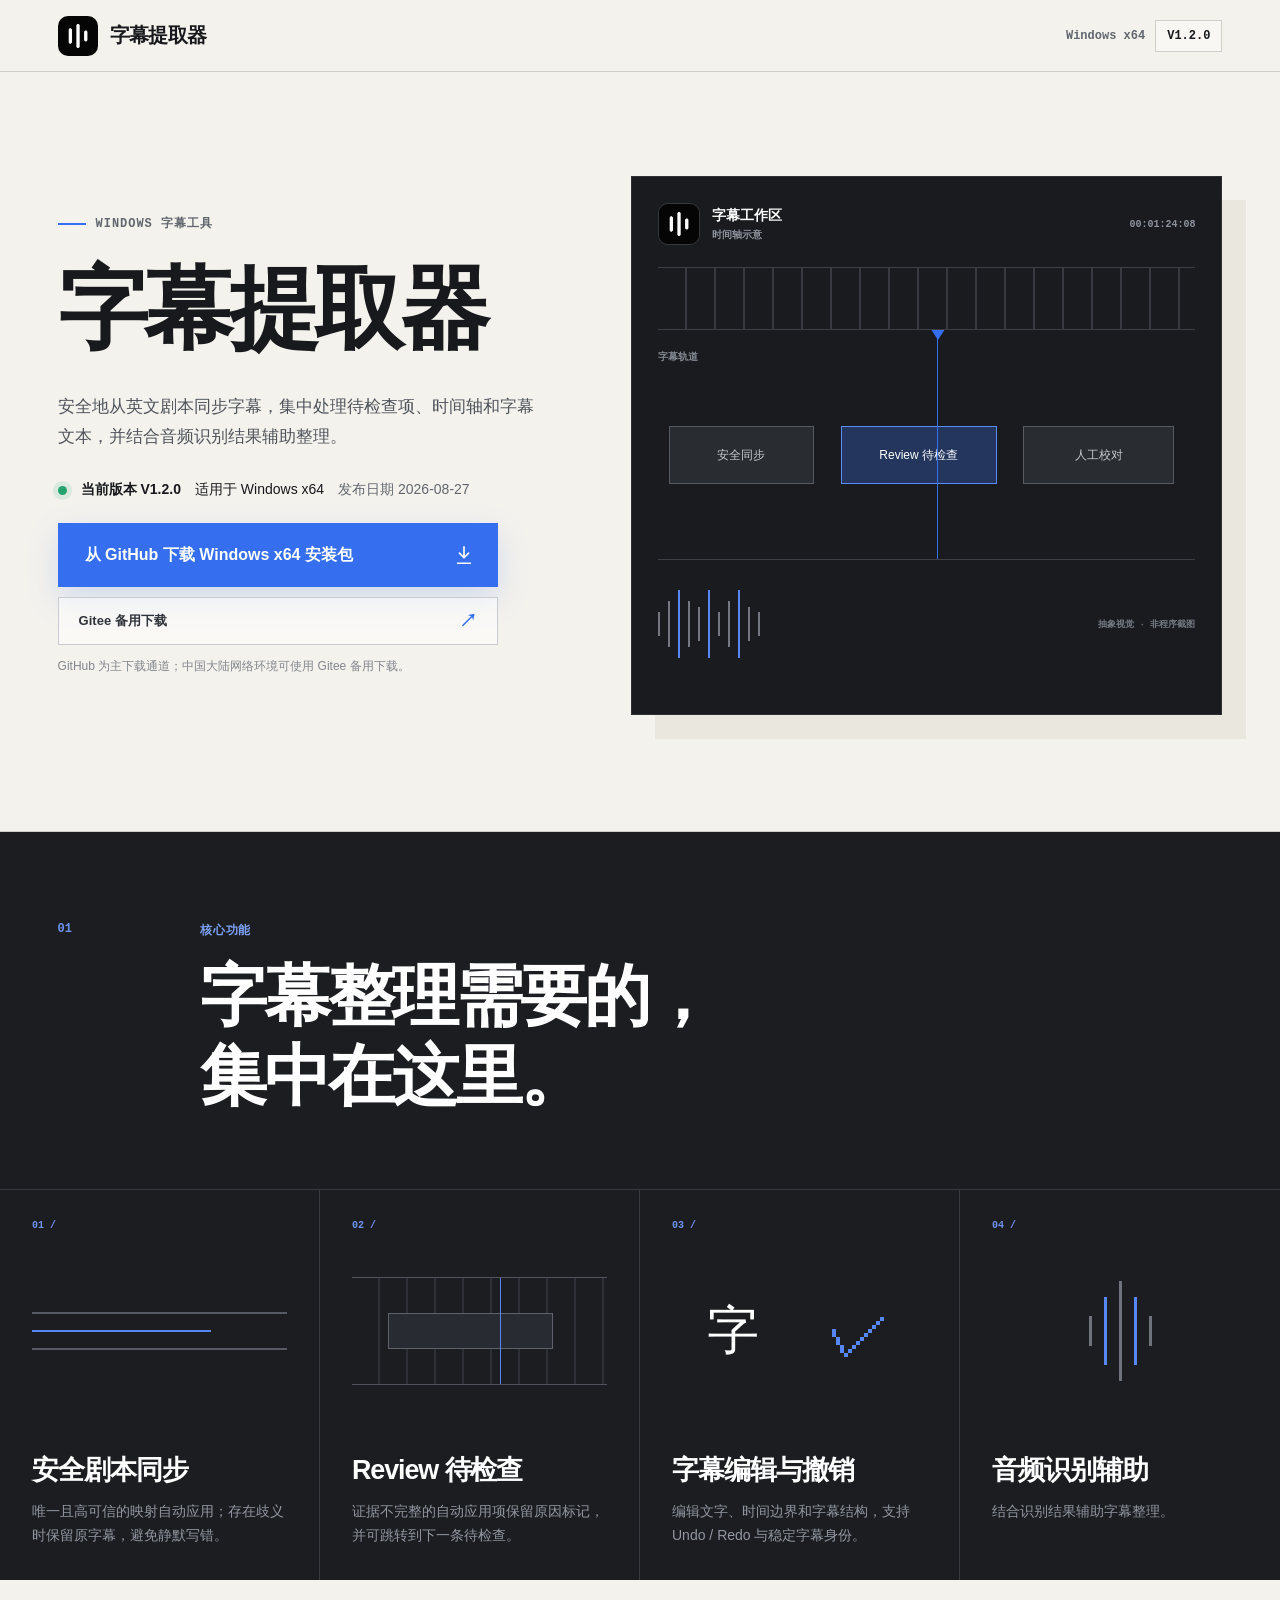
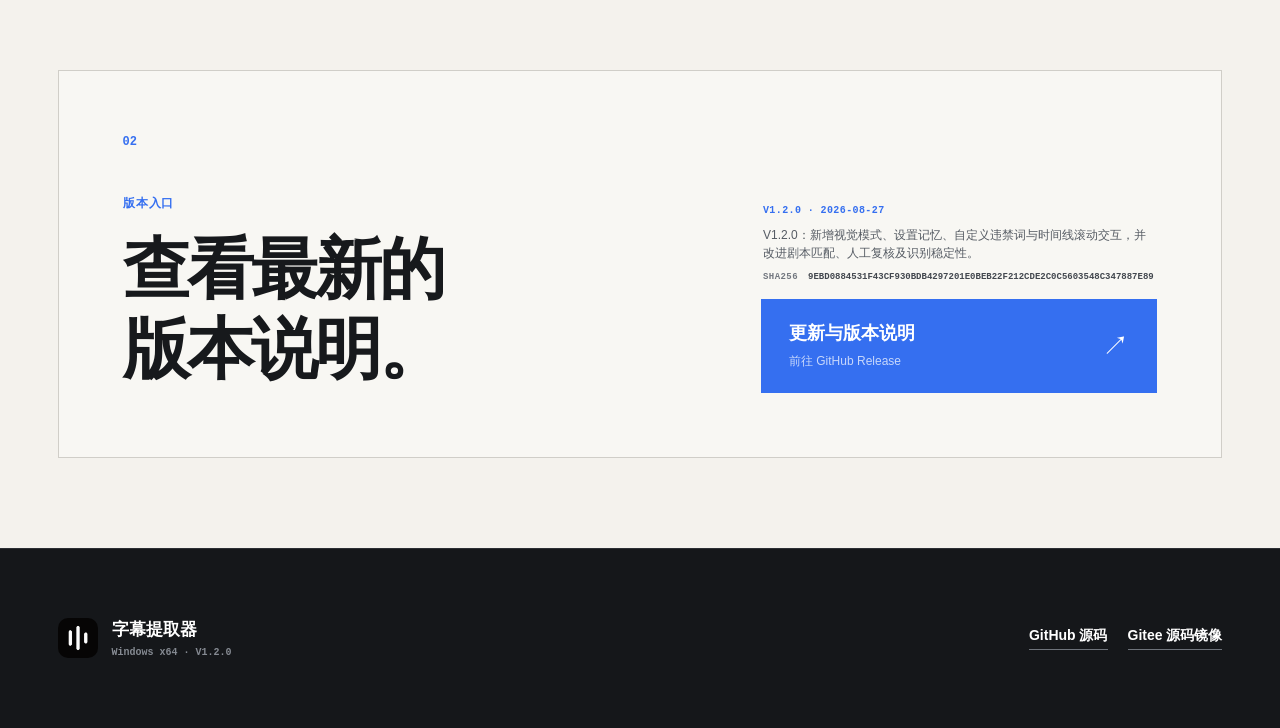
==== commit 68de03f3: "release: publish V1.2.0 update metadata and Pages" ====
--- a/docs/index.html
+++ b/docs/index.html
@@ -3,7 +3,7 @@
   <head>
     <meta charset="UTF-8" />
     <meta name="viewport" content="width=device-width, initial-scale=1.0" />
-    <meta name="description" content="字幕提取器 V1.1.0 Windows x64 安装包下载" />
+    <meta name="description" content="字幕提取器 V1.2.0 Windows x64 安装包下载" />
     <title>字幕提取器 · Windows x64 下载</title>
     <link rel="icon" href="./assets/app_icon.ico" />
     <link rel="stylesheet" href="./styles.css" />
@@ -18,7 +18,7 @@
       </a>
       <div class="header-meta">
         <span>Windows x64</span>
-        <span class="version-chip" data-version>V1.1.0</span>
+        <span class="version-chip" data-version>V1.2.0</span>
       </div>
     </header>
 
@@ -30,22 +30,22 @@
           <p class="hero-lead">安全地从英文剧本同步字幕，集中处理待检查项、时间轴和字幕文本，并结合音频识别结果辅助整理。</p>
           <div class="version-line">
             <span class="status-dot" aria-hidden="true"></span>
-            <strong>当前版本 <span data-version>V1.1.0</span></strong>
+            <strong>当前版本 <span data-version>V1.2.0</span></strong>
             <span>适用于 Windows x64</span>
-            <span>发布日期 <span data-published-at>2026-08-24</span></span>
+            <span>发布日期 <span data-published-at>2026-08-27</span></span>
           </div>
           <div class="download-actions" aria-label="Windows x64 安装包下载通道">
-            <a class="download-primary" data-github-download-link href="https://github.com/ysorgd/subtitle-extractor/releases/download/v1.1.0/SubtitleExtractor_V1.1.0_Setup_x64.exe">
+            <a class="download-primary" data-github-download-link href="https://github.com/ysorgd/subtitle-extractor/releases/download/v1.2.0/SubtitleExtractor_V1.2.0_Setup_x64.exe">
               <span>从 GitHub 下载 Windows x64 安装包</span>
               <svg viewBox="0 0 24 24" aria-hidden="true"><path d="M12 3v12m0 0 5-5m-5 5-5-5M5 21h14" /></svg>
             </a>
-            <a class="download-secondary" data-gitee-download-link href="https://gitee.com/yttcast/subtitle-extractor-updates/releases/download/v1.1.0/SubtitleExtractor_V1.1.0_Setup_x64.exe">
+            <a class="download-secondary" data-gitee-download-link href="https://gitee.com/yttcast/subtitle-extractor-updates/releases/download/v1.2.0/SubtitleExtractor_V1.2.0_Setup_x64.exe">
               <span>Gitee 备用下载</span>
               <span class="arrow" aria-hidden="true">↗</span>
             </a>
           </div>
           <p class="download-note">GitHub 为主下载通道；中国大陆网络环境可使用 Gitee 备用下载。</p>
-          <p class="sr-only" data-manifest-status aria-live="polite">当前显示 V1.1.0 正式版本信息</p>
+          <p class="sr-only" data-manifest-status aria-live="polite">当前显示 V1.2.0 正式版本信息</p>
         </div>
 
         <div class="hero-visual reveal" aria-label="抽象字幕时间轴示意，不是程序截图" data-timeline>
@@ -116,11 +116,11 @@
           </div>
           <div class="update-actions">
             <div class="release-summary">
-              <p class="release-meta"><span data-version>V1.1.0</span> · <span data-published-at>2026-08-24</span></p>
-              <p data-release-notes>V1.1.0 改进字幕编辑器重绘与快捷键，加入稳定字幕 ID、Review/待检查及更安全的剧本同步，并移除继承时间码旧流程。</p>
-              <p class="release-hash"><span>SHA256</span><code data-sha256>6A91B98962E172344DA2DE3033F662CDFBC74C9846B6EA2CD1F4D114A8DDC7C7</code></p>
+              <p class="release-meta"><span data-version>V1.2.0</span> · <span data-published-at>2026-08-27</span></p>
+              <p data-release-notes>V1.2.0：新增视觉模式、设置记忆、自定义违禁词与时间线滚动交互，并改进剧本匹配、人工复核及识别稳定性。</p>
+              <p class="release-hash"><span>SHA256</span><code data-sha256>9EBD0884531F43CF930BDB4297201E0BEB22F212CDE2C0C5603548C347887E89</code></p>
             </div>
-            <a class="update-link" data-release-link href="https://github.com/ysorgd/subtitle-extractor/releases/tag/v1.1.0" target="_blank" rel="noreferrer" aria-label="更新与版本说明">
+            <a class="update-link" data-release-link href="https://github.com/ysorgd/subtitle-extractor/releases/tag/v1.2.0" target="_blank" rel="noreferrer" aria-label="更新与版本说明及完整源码">
               <span><strong>更新与版本说明</strong><small>前往 GitHub Release</small></span>
               <span class="arrow" aria-hidden="true">↗</span>
             </a>
@@ -132,7 +132,7 @@
     <footer class="site-footer">
       <div class="footer-brand">
         <img class="brand-logo" src="./assets/app_brand.png" alt="" />
-        <div><strong>字幕提取器</strong><span>Windows x64 · <span data-version>V1.1.0</span></span></div>
+        <div><strong>字幕提取器</strong><span>Windows x64 · <span data-version>V1.2.0</span></span></div>
       </div>
       <div class="footer-links">
         <a href="https://github.com/ysorgd/subtitle-extractor" target="_blank" rel="noreferrer">GitHub 源码</a>
